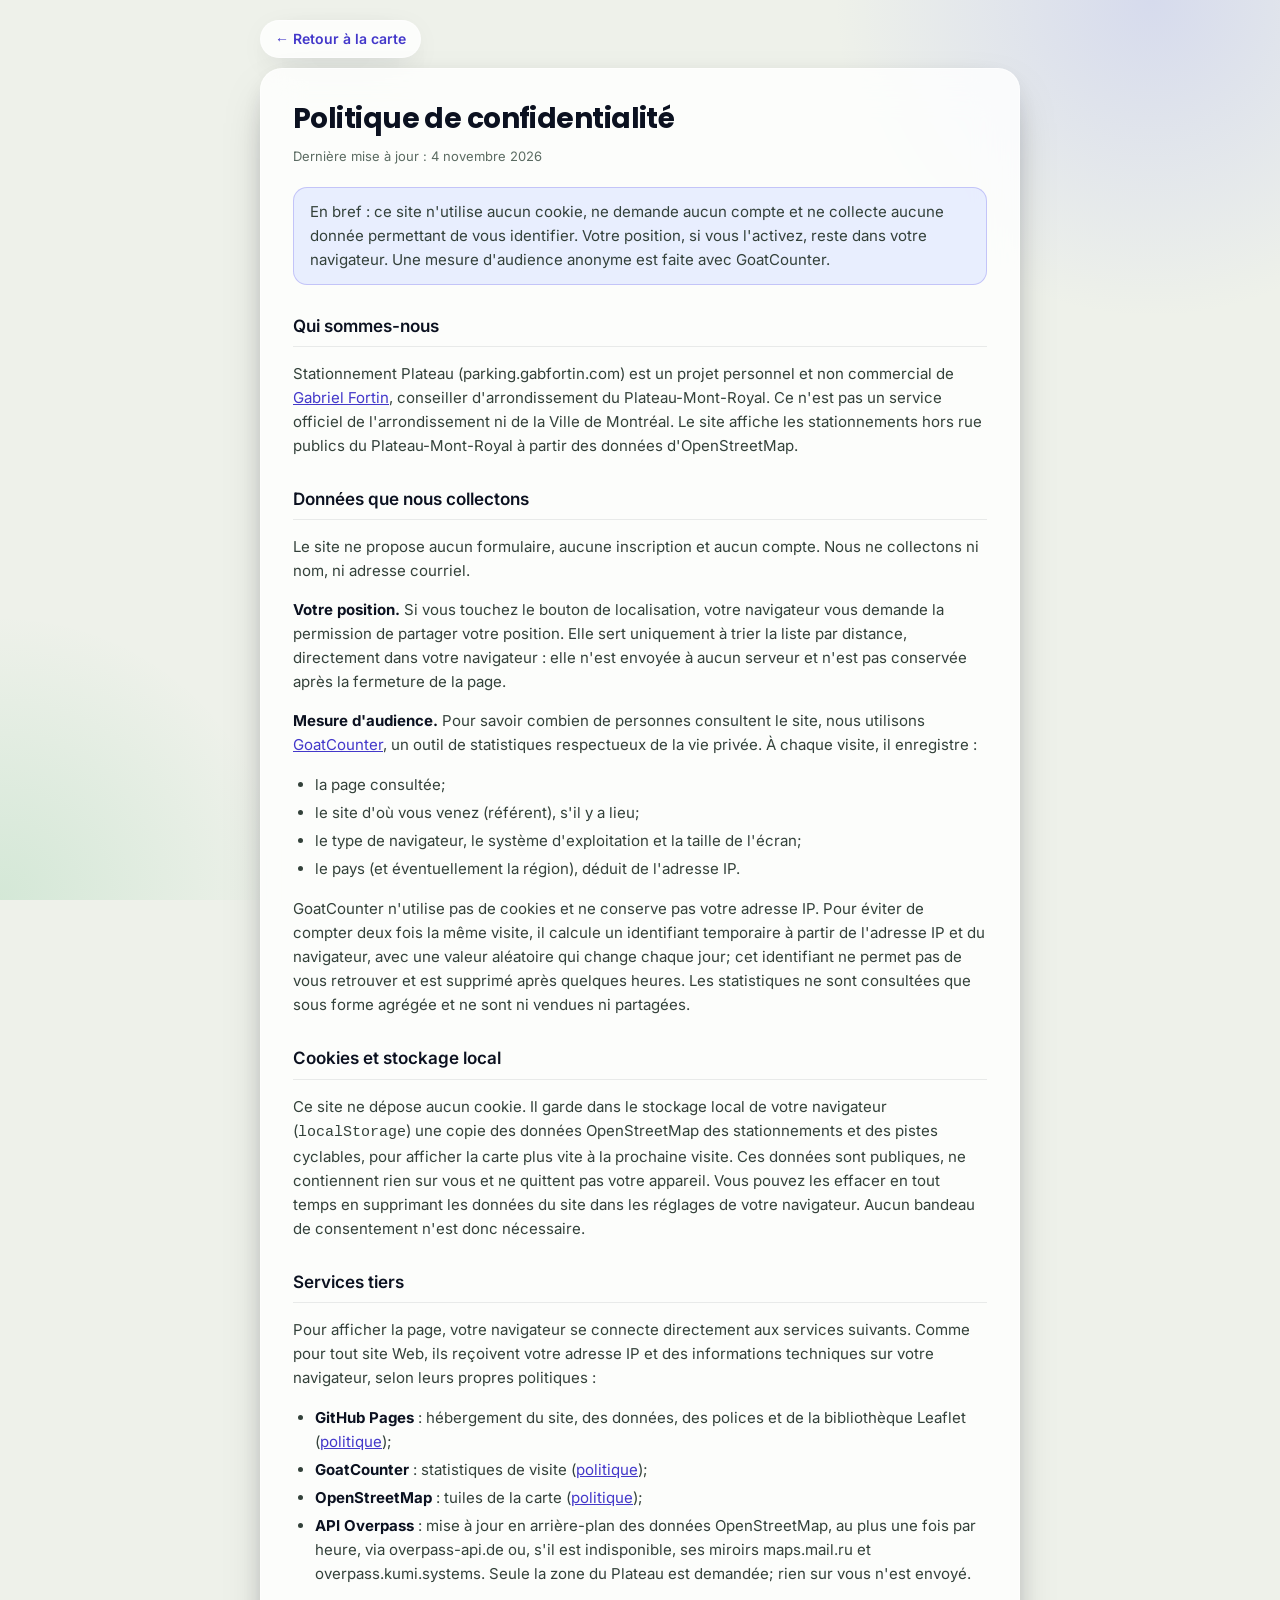
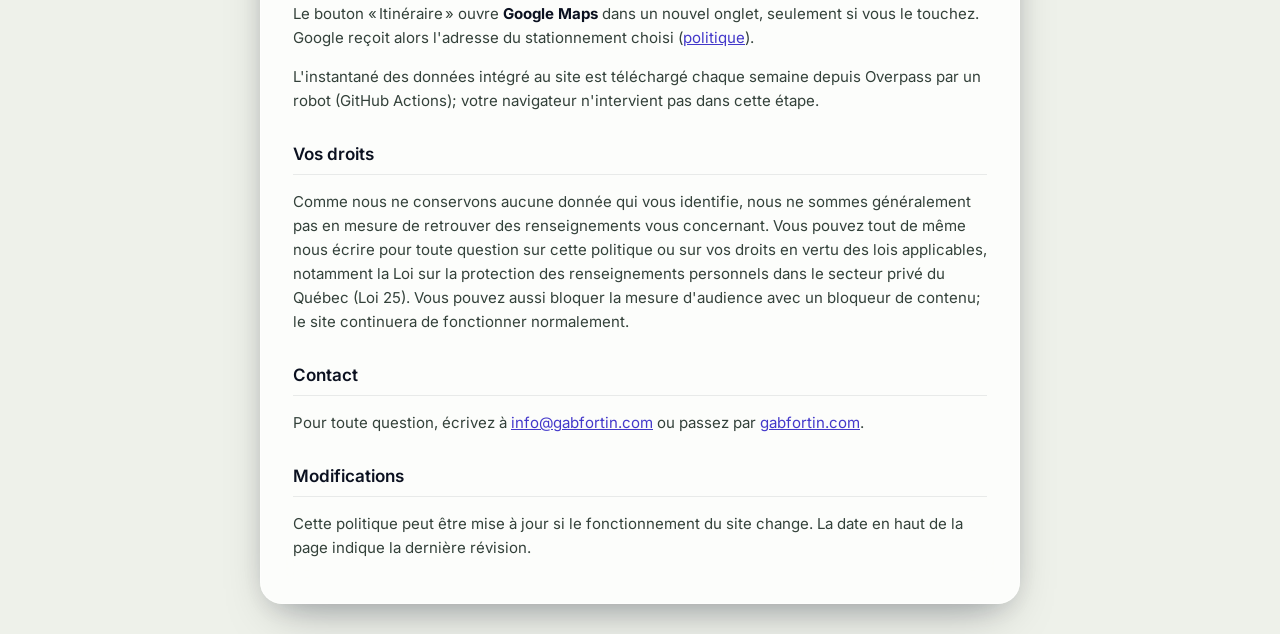
==== confidentialite.html @ c169e9a4 "New design" ====
<!DOCTYPE html>
<html lang="fr-CA">
<head>
  <meta charset="UTF-8" />
  <meta name="viewport" content="width=device-width, initial-scale=1" />
  <title>Confidentialité · Stationnement Plateau</title>
  <meta name="description" content="Politique de confidentialité de la carte des stationnements du Plateau-Mont-Royal : aucun cookie, aucun compte, mesure d'audience anonyme." />
  <meta name="author" content="Gabriel Fortin" />
  <link rel="canonical" href="https://parking.gabfortin.com/confidentialite.html" />
  <meta name="theme-color" content="#eef1ea" media="(prefers-color-scheme: light)" />
  <meta name="theme-color" content="#0b1310" media="(prefers-color-scheme: dark)" />
  <link rel="icon" type="image/svg+xml" href="img/icon.svg" />
  <link rel="icon" type="image/png" sizes="96x96" href="favico.png" />
  <link rel="apple-touch-icon" href="img/apple-touch-icon.png" />
  <script>window.goatcounter = {path: function(p) { return location.host + p }}</script>
  <script data-goatcounter="https://gabfortin.goatcounter.com/count" async src="//gc.zgo.at/count.js"></script>
  <style>
    @font-face { font-family: 'Inter'; font-display: swap; font-weight: 100 900; src: url('fonts/inter-latin.woff2') format('woff2'); }
    @font-face { font-family: 'Poppins'; font-display: swap; font-weight: 700; src: url('fonts/poppins-700-latin.woff2') format('woff2'); }
    :root {
      color-scheme: light;
      --brand: #4f46e5; --brand-ink: #4338ca;
      --ink-900: #0b1120; --ink-700: #33413a; --ink-500: #5b6b62;
      --glass-strong: rgba(255, 255, 255, 0.82); --glass-border: rgba(255, 255, 255, 0.55);
      --glass-shadow: 0 8px 32px -12px rgba(15, 23, 42, 0.22), 0 20px 50px -18px rgba(11, 17, 32, 0.35);
      --hairline: rgba(11, 17, 32, 0.08);
      --summary-bg: rgba(224, 231, 255, 0.7); --summary-border: rgba(79, 70, 229, 0.25);
      --page: #eef1ea;
      --mesh-1: rgba(129, 140, 248, 0.22); --mesh-2: rgba(22, 163, 74, 0.12);
    }
    @media (prefers-color-scheme: dark) {
      :root {
        color-scheme: dark;
        --brand-ink: #a5b4fc;
        --ink-900: #e4eee8; --ink-700: #b4c4bb; --ink-500: #8b9d94;
        --glass-strong: rgba(34, 45, 40, 0.82); --glass-border: rgba(255, 255, 255, 0.08);
        --glass-shadow: 0 1px 1px rgba(0, 0, 0, 0.2), 0 24px 60px -16px rgba(0, 0, 0, 0.6);
        --hairline: rgba(255, 255, 255, 0.08);
        --summary-bg: rgba(79, 70, 229, 0.16); --summary-border: rgba(165, 180, 252, 0.25);
        --page: #0b1310;
        --mesh-1: rgba(129, 140, 248, 0.12); --mesh-2: rgba(29, 184, 96, 0.08);
      }
    }
    * { box-sizing: border-box; }
    html { background: var(--page); }
    body {
      font-family: 'Inter', -apple-system, BlinkMacSystemFont, 'Segoe UI', sans-serif;
      -webkit-font-smoothing: antialiased;
      color: var(--ink-700); line-height: 1.6;
      margin: 0; padding: 0 16px 32px; min-height: 100vh;
      background:
        radial-gradient(40vmax 40vmax at 90% 0%, var(--mesh-1), transparent 62%),
        radial-gradient(36vmax 36vmax at 0% 100%, var(--mesh-2), transparent 62%),
        var(--page);
      background-attachment: fixed;
    }
    :focus-visible { outline: 3px solid var(--brand); outline-offset: 2px; border-radius: 9px; }
    main { max-width: 760px; margin: 0 auto; }
    .back {
      display: inline-block; margin: 20px 0 10px; padding: 7px 14px; border-radius: 999px;
      background: var(--glass-strong); border: 1px solid var(--glass-border); box-shadow: var(--glass-shadow);
      color: var(--brand-ink); text-decoration: none; font-size: 14px; font-weight: 600;
    }
    .back:hover { text-decoration: underline; }
    .card {
      background: var(--glass-strong);
      -webkit-backdrop-filter: blur(20px) saturate(180%); backdrop-filter: blur(20px) saturate(180%);
      border: 1px solid var(--glass-border); border-radius: 22px; box-shadow: var(--glass-shadow);
      padding: 28px 32px;
    }
    h1 { font-family: 'Poppins', 'Inter', sans-serif; color: var(--ink-900); font-size: 28px; font-weight: 700; letter-spacing: -0.02em; margin: 0 0 4px; }
    .updated { color: var(--ink-500); font-size: 13px; margin: 0 0 20px; }
    h2 { color: var(--ink-900); font-size: 17px; font-weight: 600; margin: 28px 0 8px; padding-bottom: 6px; border-bottom: 1px solid var(--hairline); }
    p, li { font-size: 15px; }
    ul { padding-left: 22px; }
    li { margin: 4px 0; }
    a { color: var(--brand-ink); }
    strong { color: var(--ink-900); }
    .summary { background: var(--summary-bg); border: 1px solid var(--summary-border); border-radius: 14px; padding: 12px 16px; margin: 0 0 8px; }
    @media (max-width: 600px) { .card { padding: 20px 18px; } h1 { font-size: 22px; } }
  </style>
</head>
<body>
<main>
  <a class="back" href="./">← Retour à la carte</a>
  <div class="card">
    <h1>Politique de confidentialité</h1>
    <p class="updated">Dernière mise à jour : 4 novembre 2026</p>

    <p class="summary">En bref : ce site n'utilise aucun cookie, ne demande aucun compte et ne collecte aucune donnée permettant de vous identifier. Votre position, si vous l'activez, reste dans votre navigateur. Une mesure d'audience anonyme est faite avec GoatCounter.</p>

    <h2>Qui sommes-nous</h2>
    <p>Stationnement Plateau (parking.gabfortin.com) est un projet personnel et non commercial de <a href="https://gabfortin.com" target="_blank" rel="noopener">Gabriel Fortin</a>, conseiller d'arrondissement du Plateau-Mont-Royal. Ce n'est pas un service officiel de l'arrondissement ni de la Ville de Montréal. Le site affiche les stationnements hors rue publics du Plateau-Mont-Royal à partir des données d'OpenStreetMap.</p>

    <h2>Données que nous collectons</h2>
    <p>Le site ne propose aucun formulaire, aucune inscription et aucun compte. Nous ne collectons ni nom, ni adresse courriel.</p>
    <p><strong>Votre position.</strong> Si vous touchez le bouton de localisation, votre navigateur vous demande la permission de partager votre position. Elle sert uniquement à trier la liste par distance, directement dans votre navigateur : elle n'est envoyée à aucun serveur et n'est pas conservée après la fermeture de la page.</p>
    <p><strong>Mesure d'audience.</strong> Pour savoir combien de personnes consultent le site, nous utilisons <a href="https://www.goatcounter.com" target="_blank" rel="noopener">GoatCounter</a>, un outil de statistiques respectueux de la vie privée. À chaque visite, il enregistre :</p>
    <ul>
      <li>la page consultée;</li>
      <li>le site d'où vous venez (référent), s'il y a lieu;</li>
      <li>le type de navigateur, le système d'exploitation et la taille de l'écran;</li>
      <li>le pays (et éventuellement la région), déduit de l'adresse IP.</li>
    </ul>
    <p>GoatCounter n'utilise pas de cookies et ne conserve pas votre adresse IP. Pour éviter de compter deux fois la même visite, il calcule un identifiant temporaire à partir de l'adresse IP et du navigateur, avec une valeur aléatoire qui change chaque jour; cet identifiant ne permet pas de vous retrouver et est supprimé après quelques heures. Les statistiques ne sont consultées que sous forme agrégée et ne sont ni vendues ni partagées.</p>

    <h2>Cookies et stockage local</h2>
    <p>Ce site ne dépose aucun cookie. Il garde dans le stockage local de votre navigateur (<code>localStorage</code>) une copie des données OpenStreetMap des stationnements et des pistes cyclables, pour afficher la carte plus vite à la prochaine visite. Ces données sont publiques, ne contiennent rien sur vous et ne quittent pas votre appareil. Vous pouvez les effacer en tout temps en supprimant les données du site dans les réglages de votre navigateur. Aucun bandeau de consentement n'est donc nécessaire.</p>

    <h2>Services tiers</h2>
    <p>Pour afficher la page, votre navigateur se connecte directement aux services suivants. Comme pour tout site Web, ils reçoivent votre adresse IP et des informations techniques sur votre navigateur, selon leurs propres politiques :</p>
    <ul>
      <li><strong>GitHub Pages</strong> : hébergement du site, des données, des polices et de la bibliothèque Leaflet (<a href="https://docs.github.com/fr/site-policy/privacy-policies/github-general-privacy-statement" target="_blank" rel="noopener">politique</a>);</li>
      <li><strong>GoatCounter</strong> : statistiques de visite (<a href="https://www.goatcounter.com/help/privacy" target="_blank" rel="noopener">politique</a>);</li>
      <li><strong>OpenStreetMap</strong> : tuiles de la carte (<a href="https://osmfoundation.org/wiki/Privacy_Policy" target="_blank" rel="noopener">politique</a>);</li>
      <li><strong>API Overpass</strong> : mise à jour en arrière-plan des données OpenStreetMap, au plus une fois par heure, via overpass-api.de ou, s'il est indisponible, ses miroirs maps.mail.ru et overpass.kumi.systems. Seule la zone du Plateau est demandée; rien sur vous n'est envoyé.</li>
    </ul>
    <p>Le bouton « Itinéraire » ouvre <strong>Google Maps</strong> dans un nouvel onglet, seulement si vous le touchez. Google reçoit alors l'adresse du stationnement choisi (<a href="https://policies.google.com/privacy?hl=fr" target="_blank" rel="noopener">politique</a>).</p>
    <p>L'instantané des données intégré au site est téléchargé chaque semaine depuis Overpass par un robot (GitHub Actions); votre navigateur n'intervient pas dans cette étape.</p>

    <h2>Vos droits</h2>
    <p>Comme nous ne conservons aucune donnée qui vous identifie, nous ne sommes généralement pas en mesure de retrouver des renseignements vous concernant. Vous pouvez tout de même nous écrire pour toute question sur cette politique ou sur vos droits en vertu des lois applicables, notamment la Loi sur la protection des renseignements personnels dans le secteur privé du Québec (Loi 25). Vous pouvez aussi bloquer la mesure d'audience avec un bloqueur de contenu; le site continuera de fonctionner normalement.</p>

    <h2>Contact</h2>
    <p>Pour toute question, écrivez à <a href="mailto:info@gabfortin.com">info@gabfortin.com</a> ou passez par <a href="https://gabfortin.com" target="_blank" rel="noopener">gabfortin.com</a>.</p>

    <h2>Modifications</h2>
    <p>Cette politique peut être mise à jour si le fonctionnement du site change. La date en haut de la page indique la dernière révision.</p>
  </div>
</main>
</body>
</html>
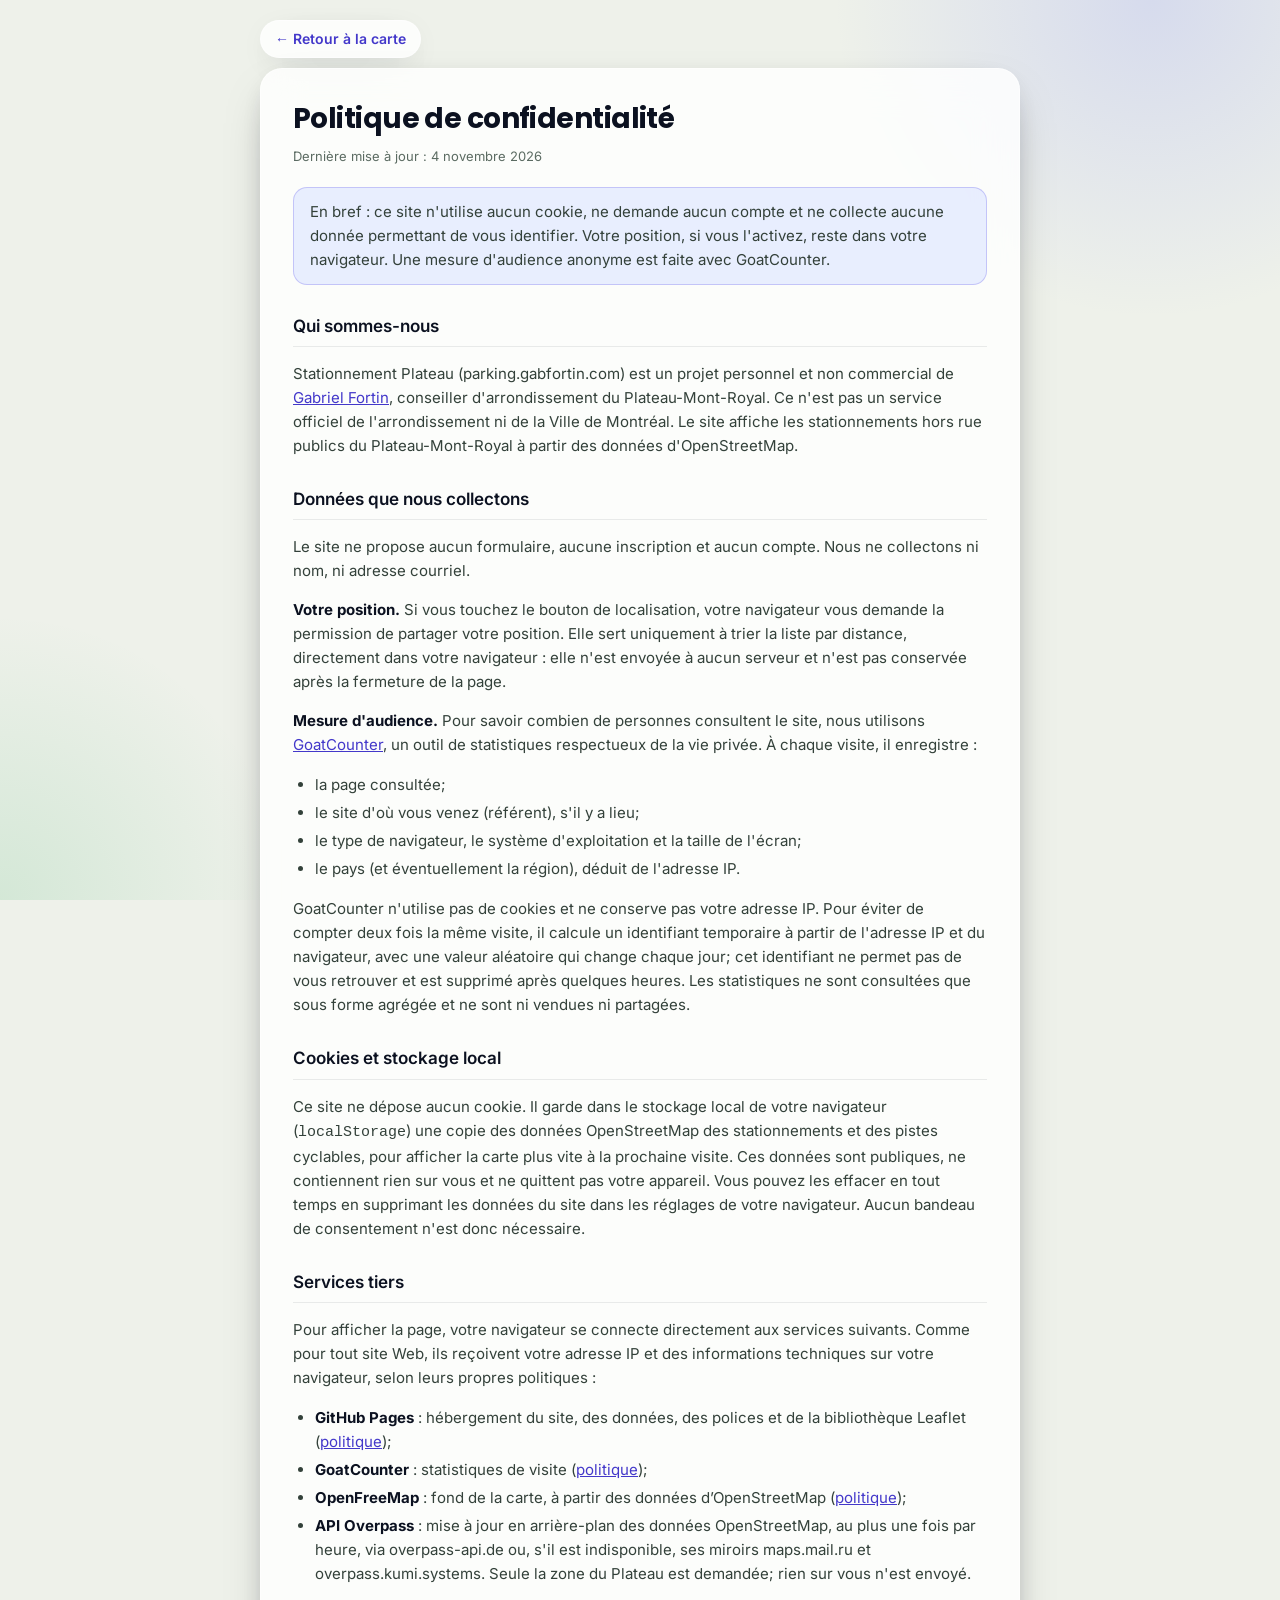
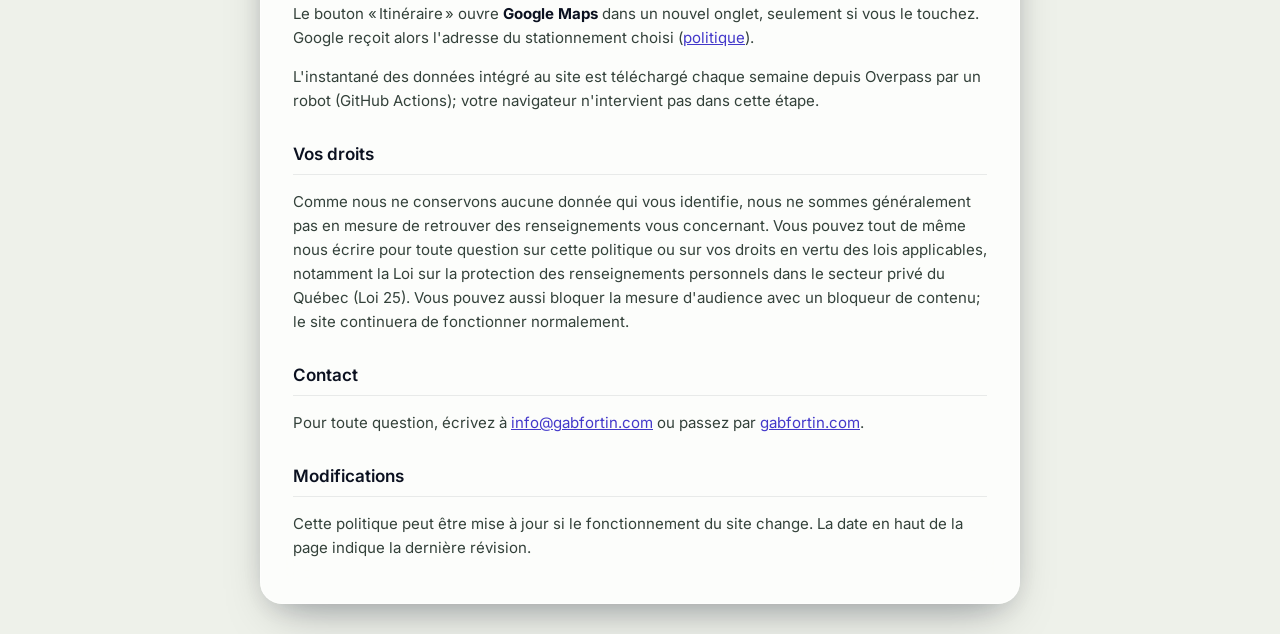
==== commit f084e8c3: "Cartes : composant commun MapLibre + OpenFreeMap au lieu de Leaflet Les tuiles de tile.openstreetmap" ====
--- a/confidentialite.html
+++ b/confidentialite.html
@@ -112,7 +112,7 @@
     <ul>
       <li><strong>GitHub Pages</strong> : hébergement du site, des données, des polices et de la bibliothèque Leaflet (<a href="https://docs.github.com/fr/site-policy/privacy-policies/github-general-privacy-statement" target="_blank" rel="noopener">politique</a>);</li>
       <li><strong>GoatCounter</strong> : statistiques de visite (<a href="https://www.goatcounter.com/help/privacy" target="_blank" rel="noopener">politique</a>);</li>
-      <li><strong>OpenStreetMap</strong> : tuiles de la carte (<a href="https://osmfoundation.org/wiki/Privacy_Policy" target="_blank" rel="noopener">politique</a>);</li>
+      <li><strong>OpenFreeMap</strong> : fond de la carte, à partir des données d’OpenStreetMap (<a href="https://openfreemap.org/privacy/" target="_blank" rel="noopener">politique</a>);</li>
       <li><strong>API Overpass</strong> : mise à jour en arrière-plan des données OpenStreetMap, au plus une fois par heure, via overpass-api.de ou, s'il est indisponible, ses miroirs maps.mail.ru et overpass.kumi.systems. Seule la zone du Plateau est demandée; rien sur vous n'est envoyé.</li>
     </ul>
     <p>Le bouton « Itinéraire » ouvre <strong>Google Maps</strong> dans un nouvel onglet, seulement si vous le touchez. Google reçoit alors l'adresse du stationnement choisi (<a href="https://policies.google.com/privacy?hl=fr" target="_blank" rel="noopener">politique</a>).</p>
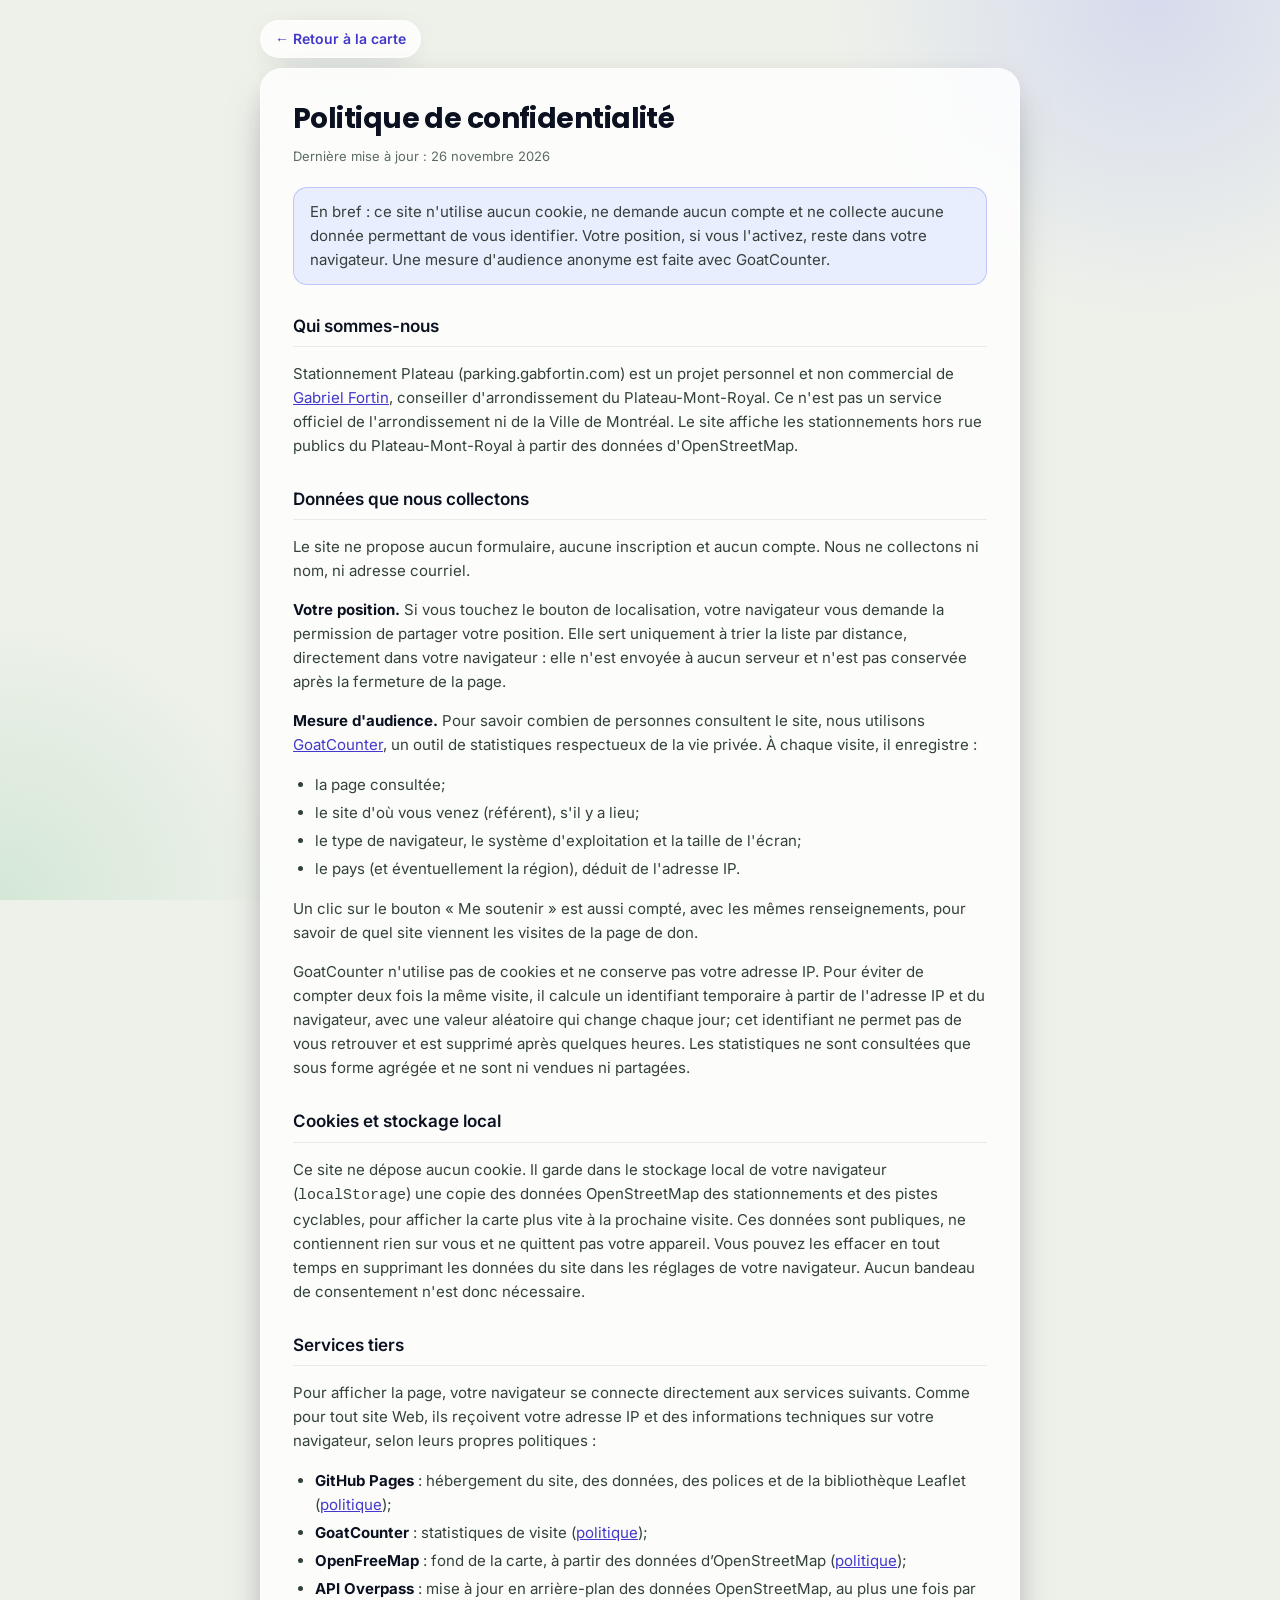
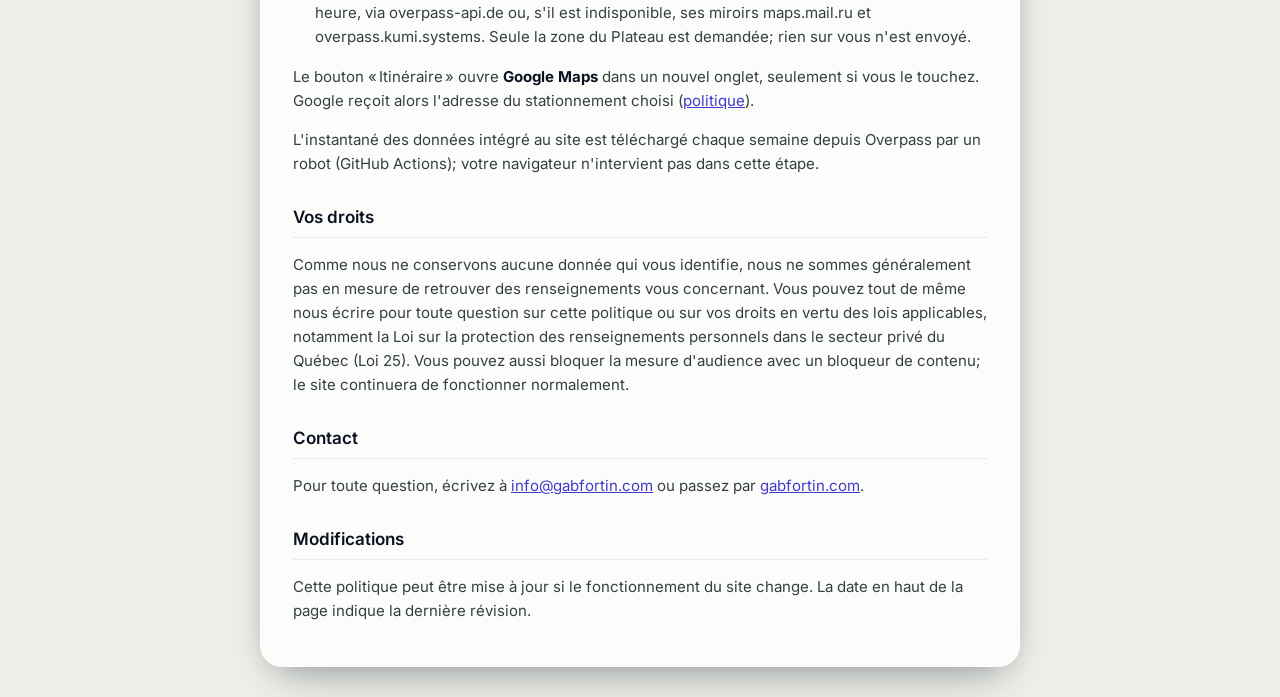
==== commit 025798fb: "Clics sur « Me soutenir » comptés dans GoatCounter, annoncés dans la page de confidentialité Co-Auth" ====
--- a/confidentialite.html
+++ b/confidentialite.html
@@ -1,5 +1,5 @@
 <!DOCTYPE html>
-<html lang="fr-CA">
+<html lang="fr">
 <head>
   <meta charset="UTF-8" />
   <meta name="viewport" content="width=device-width, initial-scale=1" />
@@ -85,7 +85,7 @@
   <a class="back" href="./">← Retour à la carte</a>
   <div class="card">
     <h1>Politique de confidentialité</h1>
-    <p class="updated">Dernière mise à jour : 4 novembre 2026</p>
+    <p class="updated">Dernière mise à jour : 26 novembre 2026</p>
 
     <p class="summary">En bref : ce site n'utilise aucun cookie, ne demande aucun compte et ne collecte aucune donnée permettant de vous identifier. Votre position, si vous l'activez, reste dans votre navigateur. Une mesure d'audience anonyme est faite avec GoatCounter.</p>
 
@@ -102,6 +102,7 @@
       <li>le type de navigateur, le système d'exploitation et la taille de l'écran;</li>
       <li>le pays (et éventuellement la région), déduit de l'adresse IP.</li>
     </ul>
+    <p>Un clic sur le bouton « Me soutenir » est aussi compté, avec les mêmes renseignements, pour savoir de quel site viennent les visites de la page de don.</p>
     <p>GoatCounter n'utilise pas de cookies et ne conserve pas votre adresse IP. Pour éviter de compter deux fois la même visite, il calcule un identifiant temporaire à partir de l'adresse IP et du navigateur, avec une valeur aléatoire qui change chaque jour; cet identifiant ne permet pas de vous retrouver et est supprimé après quelques heures. Les statistiques ne sont consultées que sous forme agrégée et ne sont ni vendues ni partagées.</p>
 
     <h2>Cookies et stockage local</h2>
